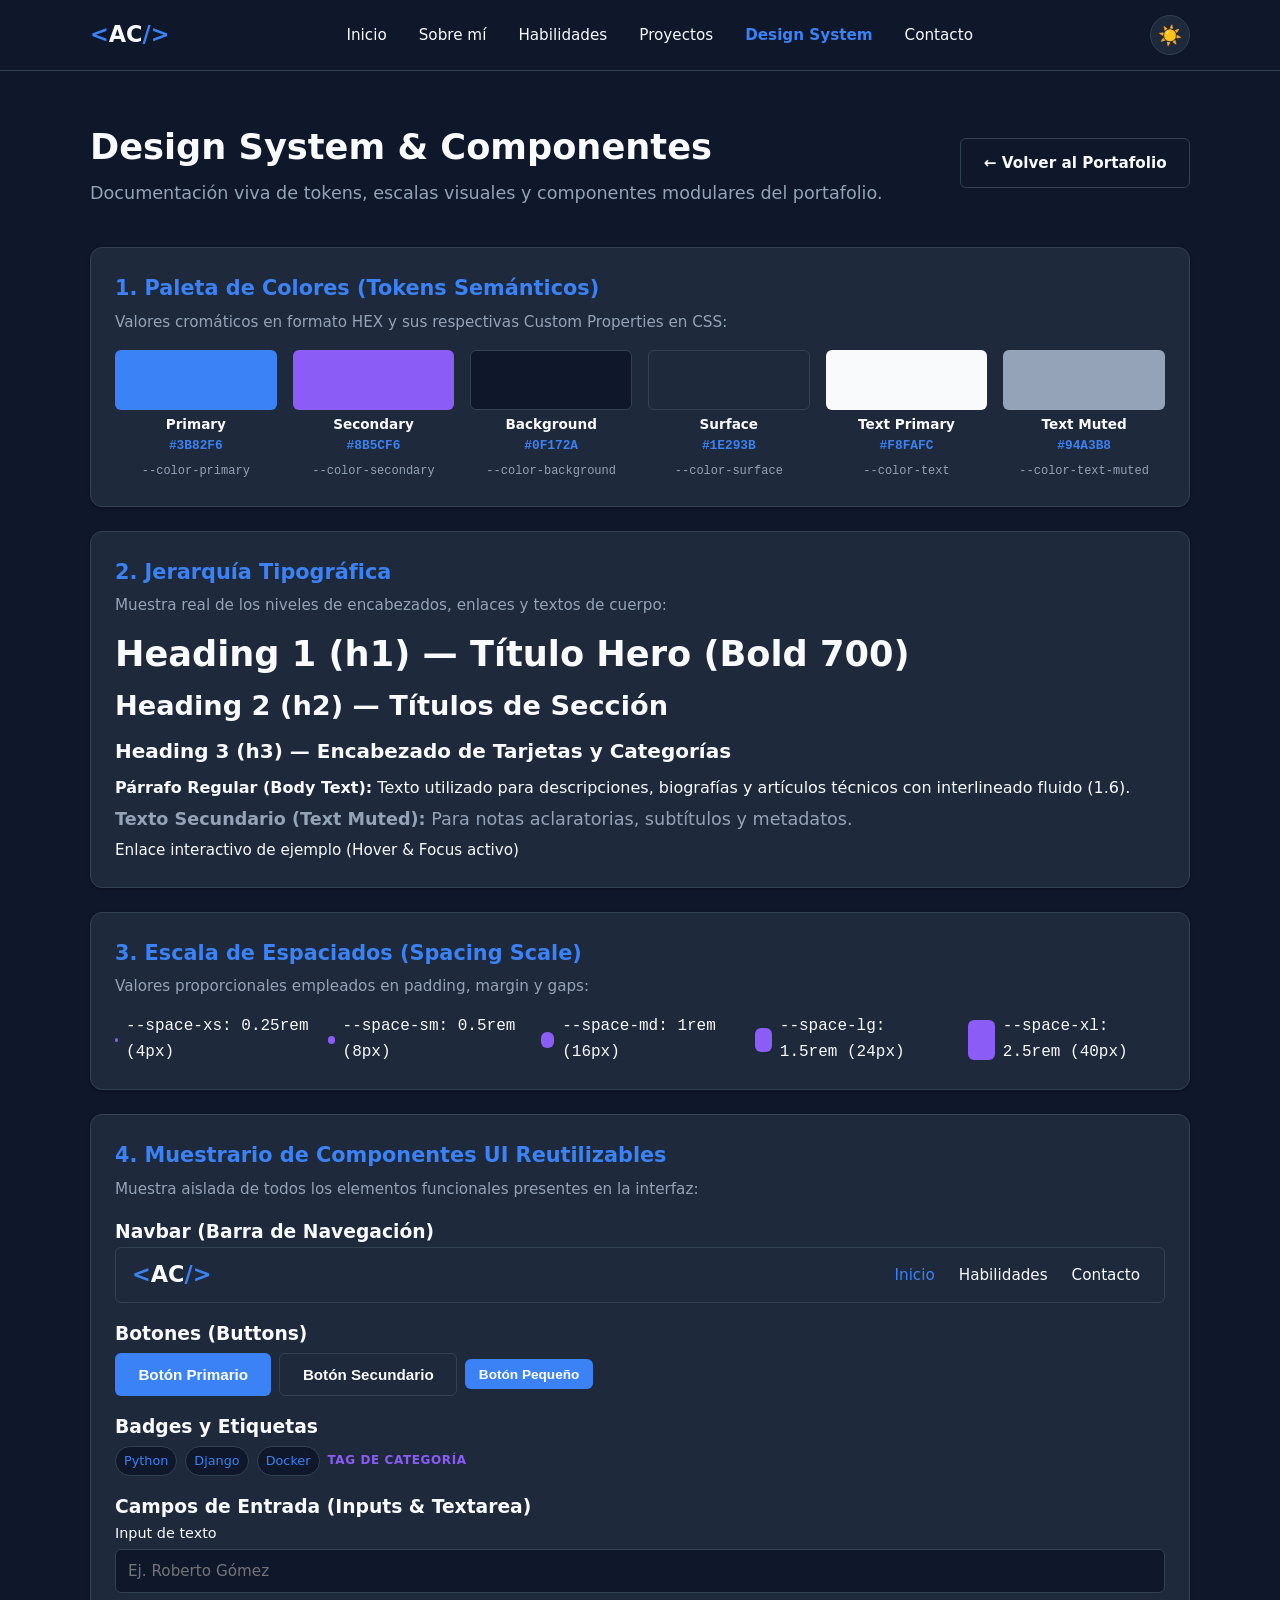
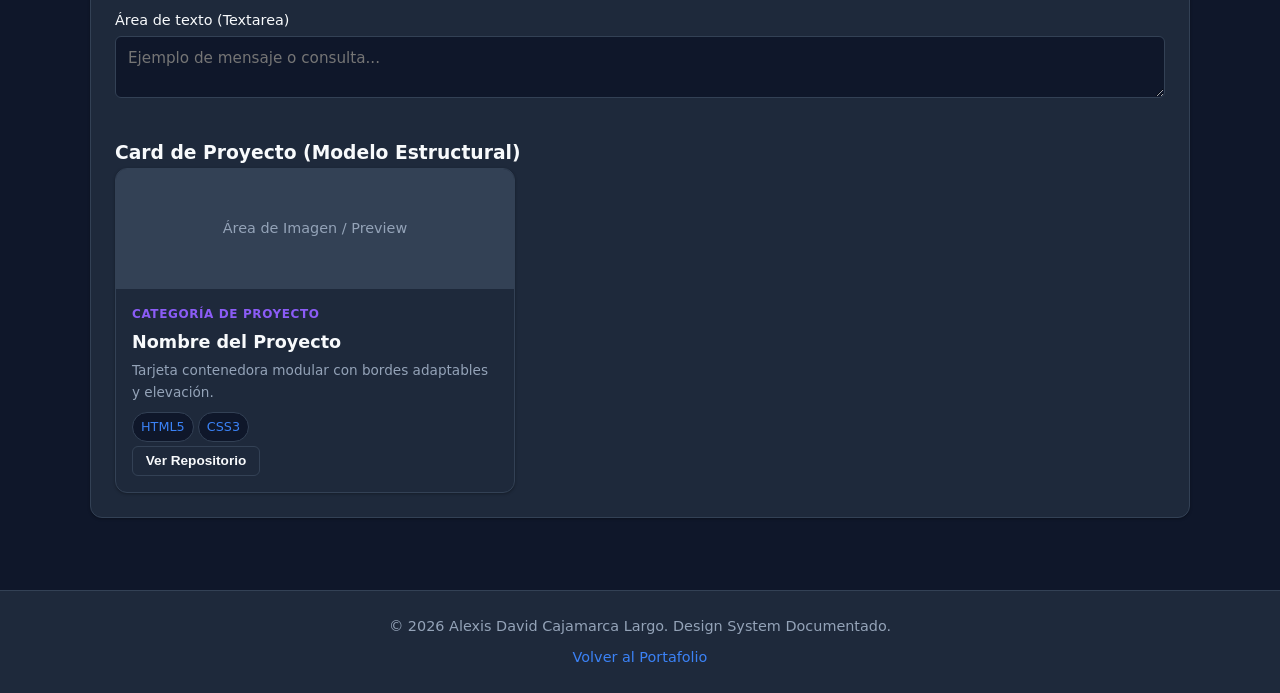
==== design-system.html @ bd066155 "feat: crear pagina independiente para design system y componentes ui" ====
<!DOCTYPE html>
<html lang="es" data-theme="dark">
<head>
  <meta charset="UTF-8">
  <meta name="viewport" content="width=device-width, initial-scale=1.0">
  <title>Design System & Componentes | Alexis Cajamarca</title>
  <meta name="description" content="Documentación de tokens de diseño, tipografía y componentes UI reutilizables del portafolio.">
  <link rel="stylesheet" href="css/variables.css">
  <link rel="stylesheet" href="css/styles.css">
</head>
<body>

  <!-- HEADER ESPECÍFICO DEL DESIGN SYSTEM -->
  <header class="header" id="header">
    <div class="container header-container">
      <a href="index.html" class="logo">
        <span class="logo-bracket">&lt;</span>AC<span class="logo-bracket">/&gt;</span>
      </a>

      <!-- Botón Menú Móvil -->
      <button class="nav-toggle" id="navToggle" aria-label="Abrir menú de navegación" aria-expanded="false">
        <span class="hamburger"></span>
      </button>

      <nav class="nav-menu" id="navMenu">
        <ul class="nav-list">
          <li class="nav-item"><a href="index.html#inicio" class="nav-link">Inicio</a></li>
          <li class="nav-item"><a href="index.html#sobre-mi" class="nav-link">Sobre mí</a></li>
          <li class="nav-item"><a href="index.html#skills" class="nav-link">Habilidades</a></li>
          <li class="nav-item"><a href="index.html#proyectos" class="nav-link">Proyectos</a></li>
          <li class="nav-item"><a href="design-system.html" class="nav-link active" style="color: var(--color-primary); font-weight: 700;">Design System</a></li>
          <li class="nav-item"><a href="index.html#contacto" class="nav-link">Contacto</a></li>
        </ul>
      </nav>

      <!-- Alternador de Tema -->
      <button class="theme-toggle" id="themeToggle" aria-label="Cambiar tema de color" title="Alternar tema">
        <span class="theme-icon" id="themeIcon">☀️</span>
      </button>
    </div>
  </header>

  <main class="section">
    <div class="container">
      
      <!-- ENCABEZADO DE PÁGINA -->
      <div class="section-header" style="text-align: left; margin-bottom: var(--space-xl);">
        <div style="display: flex; align-items: center; justify-content: space-between; flex-wrap: wrap; gap: var(--space-md);">
          <div>
            <h1 class="section-title">Design System &amp; Componentes</h1>
            <p class="section-subtitle">Documentación viva de tokens, escalas visuales y componentes modulares del portafolio.</p>
          </div>
          <a href="index.html" class="btn btn-secondary">← Volver al Portafolio</a>
        </div>
      </div>

      <!-- 1. TOKENS DE COLOR -->
      <article class="ds-block card">
        <h2 class="ds-subtitle">1. Paleta de Colores (Tokens Semánticos)</h2>
        <p class="ds-desc">Valores cromáticos en formato HEX y sus respectivas Custom Properties en CSS:</p>
        <div class="color-palette-grid">
          <div class="color-swatch">
            <div class="swatch-box" style="background-color: var(--color-primary);"></div>
            <span class="swatch-name">Primary</span>
            <span class="swatch-hex">#3B82F6</span>
            <code class="swatch-code">--color-primary</code>
          </div>
          <div class="color-swatch">
            <div class="swatch-box" style="background-color: var(--color-secondary);"></div>
            <span class="swatch-name">Secondary</span>
            <span class="swatch-hex">#8B5CF6</span>
            <code class="swatch-code">--color-secondary</code>
          </div>
          <div class="color-swatch">
            <div class="swatch-box" style="background-color: var(--color-background); border: 1px solid var(--color-border);"></div>
            <span class="swatch-name">Background</span>
            <span class="swatch-hex">#0F172A</span>
            <code class="swatch-code">--color-background</code>
          </div>
          <div class="color-swatch">
            <div class="swatch-box" style="background-color: var(--color-surface); border: 1px solid var(--color-border);"></div>
            <span class="swatch-name">Surface</span>
            <span class="swatch-hex">#1E293B</span>
            <code class="swatch-code">--color-surface</code>
          </div>
          <div class="color-swatch">
            <div class="swatch-box" style="background-color: var(--color-text);"></div>
            <span class="swatch-name">Text Primary</span>
            <span class="swatch-hex">#F8FAFC</span>
            <code class="swatch-code">--color-text</code>
          </div>
          <div class="color-swatch">
            <div class="swatch-box" style="background-color: var(--color-text-muted);"></div>
            <span class="swatch-name">Text Muted</span>
            <span class="swatch-hex">#94A3B8</span>
            <code class="swatch-code">--color-text-muted</code>
          </div>
        </div>
      </article>

      <!-- 2. JERARQUÍA TIPOGRÁFICA -->
      <article class="ds-block card">
        <h2 class="ds-subtitle">2. Jerarquía Tipográfica</h2>
        <p class="ds-desc">Muestra real de los niveles de encabezados, enlaces y textos de cuerpo:</p>
        <div class="typography-sample">
          <h1 class="hero-title" style="font-size: 2.2rem; margin-bottom: var(--space-xs);">Heading 1 (h1) — Título Hero (Bold 700)</h1>
          <h2 class="section-title" style="text-align: left; font-size: 1.7rem; margin-bottom: var(--space-xs);">Heading 2 (h2) — Títulos de Sección</h2>
          <h3 class="project-title" style="font-size: 1.25rem; margin-bottom: var(--space-xs);">Heading 3 (h3) — Encabezado de Tarjetas y Categorías</h3>
          <p><strong>Párrafo Regular (Body Text):</strong> Texto utilizado para descripciones, biografías y artículos técnicos con interlineado fluido (1.6).</p>
          <p class="section-subtitle" style="text-align: left; margin: 0;"><strong>Texto Secundario (Text Muted):</strong> Para notas aclaratorias, subtítulos y metadatos.</p>
          <div>
            <a href="#" class="nav-link" style="display: inline-block; padding: 0;">Enlace interactivo de ejemplo (Hover &amp; Focus activo)</a>
          </div>
        </div>
      </article>

      <!-- 3. ESCALA DE ESPACIADOS -->
      <article class="ds-block card">
        <h2 class="ds-subtitle">3. Escala de Espaciados (Spacing Scale)</h2>
        <p class="ds-desc">Valores proporcionales empleados en padding, margin y gaps:</p>
        <div class="spacing-scale-grid">
          <div class="spacing-item">
            <div class="spacing-visual" style="width: var(--space-xs); height: var(--space-xs);"></div>
            <code>--space-xs: 0.25rem (4px)</code>
          </div>
          <div class="spacing-item">
            <div class="spacing-visual" style="width: var(--space-sm); height: var(--space-sm);"></div>
            <code>--space-sm: 0.5rem (8px)</code>
          </div>
          <div class="spacing-item">
            <div class="spacing-visual" style="width: var(--space-md); height: var(--space-md);"></div>
            <code>--space-md: 1rem (16px)</code>
          </div>
          <div class="spacing-item">
            <div class="spacing-visual" style="width: var(--space-lg); height: var(--space-lg);"></div>
            <code>--space-lg: 1.5rem (24px)</code>
          </div>
          <div class="spacing-item">
            <div class="spacing-visual" style="width: var(--space-xl); height: var(--space-xl);"></div>
            <code>--space-xl: 2.5rem (40px)</code>
          </div>
        </div>
      </article>

      <!-- 4. COMPONENTES UI REUTILIZABLES -->
      <article class="ds-block card">
        <h2 class="ds-subtitle">4. Muestrario de Componentes UI Reutilizables</h2>
        <p class="ds-desc">Muestra aislada de todos los elementos funcionales presentes en la interfaz:</p>
        <div class="components-demo-grid">
          
          <!-- Componente: Navbar -->
          <div class="component-demo">
            <h3>Navbar (Barra de Navegación)</h3>
            <div class="header-container" style="border: 1px solid var(--color-border); border-radius: var(--radius-sm); padding: 0 var(--space-md); background: var(--color-surface); height: 56px;">
              <span class="logo"><span class="logo-bracket">&lt;</span>AC<span class="logo-bracket">/&gt;</span></span>
              <div style="display: flex; gap: var(--space-sm);">
                <span class="nav-link" style="color: var(--color-primary);">Inicio</span>
                <span class="nav-link">Habilidades</span>
                <span class="nav-link">Contacto</span>
              </div>
            </div>
          </div>

          <!-- Componente: Botones -->
          <div class="component-demo">
            <h3>Botones (Buttons)</h3>
            <div class="demo-row">
              <button class="btn btn-primary" type="button">Botón Primario</button>
              <button class="btn btn-secondary" type="button">Botón Secundario</button>
              <button class="btn btn-primary btn-sm" type="button">Botón Pequeño</button>
            </div>
          </div>

          <!-- Componente: Badges y Tags -->
          <div class="component-demo">
            <h3>Badges y Etiquetas</h3>
            <div class="demo-row">
              <span class="tech-badge">Python</span>
              <span class="tech-badge">Django</span>
              <span class="tech-badge">Docker</span>
              <span class="project-tag" style="margin: 0;">Tag de Categoría</span>
            </div>
          </div>

          <!-- Componente: Inputs y Textarea -->
          <div class="component-demo">
            <h3>Campos de Entrada (Inputs &amp; Textarea)</h3>
            <div class="demo-form-preview">
              <div class="form-group">
                <label for="ds-input-demo" class="form-label">Input de texto</label>
                <input type="text" id="ds-input-demo" class="form-input" placeholder="Ej. Roberto Gómez" readonly>
              </div>
              <div class="form-group">
                <label for="ds-textarea-demo" class="form-label">Área de texto (Textarea)</label>
                <textarea id="ds-textarea-demo" class="form-textarea" rows="2" placeholder="Ejemplo de mensaje o consulta..." readonly></textarea>
              </div>
            </div>
          </div>

          <!-- Componente: Card de Proyecto Modelo -->
          <div class="component-demo">
            <h3>Card de Proyecto (Modelo Estructural)</h3>
            <article class="project-card card" style="max-width: 400px;">
              <figure class="project-figure" style="height: 120px;">
                <span style="color: var(--color-text-muted); font-size: 0.9rem;">Área de Imagen / Preview</span>
              </figure>
              <div class="project-body" style="padding: var(--space-md);">
                <span class="project-tag">Categoría de Proyecto</span>
                <h4 class="project-title" style="font-size: 1.1rem; margin-bottom: var(--space-xs);">Nombre del Proyecto</h4>
                <p class="project-desc" style="font-size: 0.85rem; margin-bottom: var(--space-xs);">
                  Tarjeta contenedora modular con bordes adaptables y elevación.
                </p>
                <div class="project-tech-list" style="margin: var(--space-xs) 0;">
                  <span class="tech-badge">HTML5</span>
                  <span class="tech-badge">CSS3</span>
                </div>
                <button class="btn btn-secondary btn-sm" type="button" style="width: fit-content;">Ver Repositorio</button>
              </div>
            </article>
          </div>

        </div>
      </article>

    </div>
  </main>

  <footer class="footer">
    <div class="container footer-container">
      <p>&copy; 2026 Alexis David Cajamarca Largo. Design System Documentado.</p>
      <div class="footer-links">
        <a href="index.html">Volver al Portafolio</a>
      </div>
    </div>
  </footer>

  <script src="js/main.js"></script>
</body>
</html>
---- css/variables.css ----
/* ==========================================================================
   DESIGN TOKENS / CSS CUSTOM PROPERTIES
   ========================================================================== */
:root {
  /* Paleta Base (Modo Oscuro por defecto) */
  --color-primary: #3b82f6;
  --color-primary-hover: #2563eb;
  --color-secondary: #8b5cf6;
  --color-background: #0f172a;
  --color-surface: #1e293b;
  --color-surface-hover: #334155;
  --color-border: #334155;
  --color-text: #f8fafc;
  --color-text-muted: #94a3b8;
  --color-accent: #10b981;
  --color-error: #ef4444;

  /* Tipografía */
  --font-main: system-ui, -apple-system, BlinkMacSystemFont, 'Segoe UI', Roboto, Oxygen, Ubuntu, Cantarell, sans-serif;
  --font-mono: 'Courier New', Courier, monospace;

  /* Escala de Espaciado */
  --space-xs: 0.25rem;  /* 4px */
  --space-sm: 0.5rem;   /* 8px */
  --space-md: 1rem;     /* 16px */
  --space-lg: 1.5rem;   /* 24px */
  --space-xl: 2.5rem;   /* 40px */
  --space-2xl: 4rem;    /* 64px */

  /* Bordes y Sombras */
  --radius-sm: 0.375rem;
  --radius-md: 0.75rem;
  --radius-lg: 1rem;
  --radius-full: 9999px;
  --shadow-sm: 0 1px 3px rgba(0, 0, 0, 0.3);
  --shadow-md: 0 4px 12px rgba(0, 0, 0, 0.4);
  --shadow-lg: 0 10px 25px rgba(0, 0, 0, 0.5);

  /* Transiciones */
  --transition-fast: 0.2s ease;
  --transition-normal: 0.3s ease;
}

/* Modo Claro activado vía atributo data-theme */
[data-theme="light"] {
  --color-primary: #2563eb;
  --color-primary-hover: #1d4ed8;
  --color-secondary: #7c3aed;
  --color-background: #f8fafc;
  --color-surface: #ffffff;
  --color-surface-hover: #f1f5f9;
  --color-border: #e2e8f0;
  --color-text: #0f172a;
  --color-text-muted: #64748b;
  --shadow-sm: 0 1px 3px rgba(0, 0, 0, 0.05);
  --shadow-md: 0 4px 12px rgba(0, 0, 0, 0.08);
  --shadow-lg: 0 10px 25px rgba(0, 0, 0, 0.12);
}
---- css/styles.css ----
/* ==========================================================================
   DESIGN SYSTEM & VARIABLES CSS (CUSTOM PROPERTIES)
   ========================================================================== */
/* ==========================================================================
   RESET & ESTILOS BASE
   ========================================================================== */
*, *::before, *::after {
  box-sizing: border-box;
  margin: 0;
  padding: 0;
}

html {
  scroll-behavior: smooth;
  font-size: 16px;
}

body {
  font-family: var(--font-main);
  background-color: var(--color-background);
  color: var(--color-text);
  line-height: 1.6;
  transition: background-color var(--transition-normal), color var(--transition-normal);
  overflow-x: hidden;
}

a {
  color: var(--color-primary);
  text-decoration: none;
  transition: color var(--transition-fast);
}

a:hover {
  color: var(--color-primary-hover);
}

ul {
  list-style: none;
}

img {
  max-width: 100%;
  height: auto;
  display: block;
}

/* Utilidad accesible */
.visually-hidden {
  position: absolute;
  width: 1px;
  height: 1px;
  padding: 0;
  margin: -1px;
  overflow: hidden;
  clip: rect(0, 0, 0, 0);
  border: 0;
}

/* ==========================================================================
   LAYOUT Y CONTENEDOR
   ========================================================================== */
.container {
  width: 90%;
  max-width: 1100px;
  margin: 0 auto;
}

.section {
  padding: clamp(2rem, 5vw, 3rem) 0;
}

.section-header {
  text-align: center;
  margin-bottom: var(--space-lg);
}

.section-title {
  font-size: 2.2rem;
  font-weight: 700;
  margin-bottom: var(--space-xs);
  color: var(--color-text);
}

.section-subtitle {
  color: var(--color-text-muted);
  font-size: 1.1rem;
}

/* ==========================================================================
   HEADER Y NAVBAR
   ========================================================================== */
.header {
  position: sticky;
  top: 0;
  z-index: 100;
  background-color: var(--color-background);
  border-bottom: 1px solid var(--color-border);
  backdrop-filter: blur(8px);
  transition: background-color var(--transition-normal), border-color var(--transition-normal);
}

.header-container {
  display: flex;
  align-items: center;
  justify-content: space-between;
  height: 70px;
}

.logo {
  font-size: 1.4rem;
  font-weight: 700;
  color: var(--color-text);
}

.logo-bracket {
  color: var(--color-primary);
}

.nav-list {
  display: flex;
  gap: var(--space-md);
}

.nav-link {
  color: var(--color-text);
  font-size: 0.95rem;
  font-weight: 500;
  padding: var(--space-xs) var(--space-sm);
  border-radius: var(--radius-sm);
  transition: color var(--transition-fast), background-color var(--transition-fast);
}

.nav-link:hover {
  color: var(--color-primary);
  background-color: var(--color-surface);
}

.theme-toggle {
  background: var(--color-surface);
  border: 1px solid var(--color-border);
  color: var(--color-text);
  border-radius: var(--radius-full);
  width: 40px;
  height: 40px;
  display: flex;
  align-items: center;
  justify-content: center;
  cursor: pointer;
  font-size: 1.2rem;
  transition: background-color var(--transition-fast), transform var(--transition-fast);
}

.theme-toggle:hover {
  transform: scale(1.08);
}

.nav-toggle {
  display: none;
  background: none;
  border: none;
  cursor: pointer;
  padding: var(--space-xs);
}

.hamburger {
  display: block;
  width: 24px;
  height: 2px;
  background-color: var(--color-text);
  position: relative;
  transition: background-color var(--transition-fast);
}

.hamburger::before,
.hamburger::after {
  content: '';
  position: absolute;
  width: 24px;
  height: 2px;
  background-color: var(--color-text);
  left: 0;
  transition: transform var(--transition-fast), top var(--transition-fast);
}

.hamburger::before { top: -7px; }
.hamburger::after { top: 7px; }

/* ==========================================================================
   COMPONENTES: TARJETAS (CARDS) Y BOTONES
   ========================================================================== */
.card {
  background-color: var(--color-surface);
  border: 1px solid var(--color-border);
  border-radius: var(--radius-md);
  padding: var(--space-lg);
  box-shadow: var(--shadow-sm);
  transition: transform var(--transition-normal), box-shadow var(--transition-normal), border-color var(--transition-normal);
}

.card:hover {
  transform: translateY(-4px);
  box-shadow: var(--shadow-md);
  border-color: var(--color-primary);
}

.btn {
  display: inline-flex;
  align-items: center;
  justify-content: center;
  padding: 0.75rem 1.4rem;
  border-radius: var(--radius-sm);
  font-size: 0.95rem;
  font-weight: 600;
  cursor: pointer;
  border: 1px solid transparent;
  transition: all var(--transition-fast);
  text-align: center;
}

.btn-primary {
  background-color: var(--color-primary);
  color: #ffffff;
}

.btn-primary:hover {
  background-color: var(--color-primary-hover);
  color: #ffffff;
}

.btn-secondary {
  background-color: transparent;
  border-color: var(--color-border);
  color: var(--color-text);
}

.btn-secondary:hover {
  background-color: var(--color-surface-hover);
  border-color: var(--color-text-muted);
}

.btn-sm {
  padding: 0.4rem 0.8rem;
  font-size: 0.85rem;
}

.btn-block {
  width: 100%;
}

.tech-badge {
  display: inline-block;
  background-color: var(--color-background);
  color: var(--color-primary);
  border: 1px solid var(--color-border);
  padding: var(--space-xs) var(--space-sm);
  border-radius: var(--radius-full);
  font-size: 0.8rem;
  font-weight: 500;
}

.project-tag {
  display: inline-block;
  font-size: 0.75rem;
  text-transform: uppercase;
  letter-spacing: 0.05em;
  font-weight: 700;
  color: var(--color-secondary);
  margin-bottom: var(--space-xs);
}

/* ==========================================================================
   SECCIÓN 1: HERO
   ========================================================================== */
.hero-container {
  display: grid;
  grid-template-columns: 1.2fr 0.8fr;
  align-items: center;
  gap: var(--space-xl);
  min-height: calc(85vh - 70px);
}

.hero-content {
  display: flex;
  flex-direction: column;
}

.hero-greeting {
  color: var(--color-primary);
  font-weight: 600;
  font-size: 1.1rem;
  display: block;
  margin-bottom: var(--space-xs);
}

.hero-title {
  font-size: clamp(2rem, 4vw, 3rem);
  line-height: 1.2;
  margin-bottom: var(--space-xs);
}

.hero-subtitle {
  font-size: clamp(1.1rem, 2vw, 1.4rem);
  color: var(--color-text-muted);
  font-weight: 500;
  margin-bottom: var(--space-md);
}

.hero-description {
  color: var(--color-text-muted);
  font-size: 1.05rem;
  line-height: 1.7;
  margin-bottom: var(--space-lg);
  max-width: 540px;
}

.hero-actions {
  display: flex;
  gap: var(--space-md);
}

.hero-figure {
  display: flex;
  justify-content: center;
}

.avatar-wrapper {
  width: 250px;
  height: 250px;
  border-radius: var(--radius-full);
  padding: 6px;
  background: linear-gradient(135deg, var(--color-primary), var(--color-secondary));
  box-shadow: var(--shadow-lg);
  overflow: hidden;
  display: flex;
  align-items: center;
  justify-content: center;
}

.hero-avatar {
  width: 100%;
  height: 100%;
  border-radius: var(--radius-full);
  object-fit: cover;
  background-color: var(--color-surface);
}

/* ==========================================================================
   SECCIÓN 2: SOBRE MÍ
   ========================================================================== */
.about-grid {
  display: grid;
  grid-template-columns: 1.3fr 0.7fr;
  gap: var(--space-lg);
}

.about-text p {
  margin-bottom: var(--space-md);
  color: var(--color-text-muted);
}

.about-text h3 {
  margin-bottom: var(--space-sm);
  color: var(--color-text);
}

.about-highlights {
  display: flex;
  flex-direction: column;
  gap: var(--space-md);
}

.highlight-number {
  font-size: 1.5rem;
  font-weight: 700;
  color: var(--color-primary);
  display: block;
  margin-bottom: var(--space-xs);
}

.highlight-title {
  margin-bottom: var(--space-xs);
  font-size: 1.1rem;
}

.highlight-card p {
  color: var(--color-text-muted);
  font-size: 0.95rem;
}

/* ==========================================================================
   SECCIÓN 3: SKILLS
   ========================================================================== */
.skills-grid {
  display: grid;
  grid-template-columns: repeat(auto-fit, minmax(240px, 1fr));
  gap: var(--space-lg);
}

.skill-category-title {
  font-size: 1.2rem;
  margin-bottom: var(--space-md);
  color: var(--color-text);
  border-bottom: 2px solid var(--color-border);
  padding-bottom: var(--space-xs);
}

.skill-list {
  display: flex;
  flex-direction: column;
  gap: var(--space-md);
}

.skill-info {
  display: flex;
  justify-content: space-between;
  font-size: 0.9rem;
  margin-bottom: var(--space-xs);
}

.skill-level {
  color: var(--color-text-muted);
  font-size: 0.8rem;
}

.skill-bar {
  width: 100%;
  height: 8px;
  background-color: var(--color-background);
  border-radius: var(--radius-full);
  overflow: hidden;
}

.skill-fill {
  height: 100%;
  background: linear-gradient(90deg, var(--color-primary), var(--color-secondary));
  border-radius: var(--radius-full);
  transition: width 1s ease-in-out;
}

/* ==========================================================================
   SECCIÓN 4: PROYECTOS
   ========================================================================== */
.project-filters {
  display: flex;
  justify-content: center;
  flex-wrap: wrap;
  gap: var(--space-sm);
  margin-bottom: var(--space-xl);
}

.filter-btn {
  background: var(--color-surface);
  border: 1px solid var(--color-border);
  color: var(--color-text-muted);
  padding: 0.5rem 1rem;
  border-radius: var(--radius-full);
  cursor: pointer;
  font-size: 0.9rem;
  font-weight: 500;
  transition: all var(--transition-fast);
}

.filter-btn.active, .filter-btn:hover {
  background: var(--color-primary);
  color: #ffffff;
  border-color: var(--color-primary);
}

.projects-grid {
  display: grid;
  grid-template-columns: repeat(auto-fit, minmax(310px, 1fr));
  gap: var(--space-lg);
}

.project-card {
  display: flex;
  flex-direction: column;
  overflow: hidden;
  padding: 0;
}

.project-figure {
  width: 100%;
  height: 170px;
  background-color: var(--color-surface-hover);
  display: flex;
  align-items: center;
  justify-content: center;
  border-bottom: 1px solid var(--color-border);
}

.project-image-placeholder {
  font-weight: 600;
  color: var(--color-text-muted);
  text-align: center;
  padding: var(--space-md);
}

.project-body {
  padding: var(--space-lg);
  display: flex;
  flex-direction: column;
  flex-grow: 1;
}

.project-title {
  font-size: 1.25rem;
  margin-bottom: var(--space-sm);
}

.project-desc {
  font-size: 0.9rem;
  color: var(--color-text-muted);
  margin-bottom: var(--space-sm);
}

.project-desc strong {
  color: var(--color-text);
}

.project-tech-list {
  display: flex;
  flex-wrap: wrap;
  gap: var(--space-xs);
  margin: var(--space-md) 0;
}

.project-links {
  margin-top: auto;
  padding-top: var(--space-sm);
}

/* ==========================================================================
   SECCIÓN 5: DESIGN SYSTEM
   ========================================================================== */
.ds-block {
  margin-bottom: var(--space-lg);
}

.ds-subtitle {
  font-size: 1.3rem;
  margin-bottom: var(--space-xs);
  color: var(--color-primary);
}

.ds-desc {
  color: var(--color-text-muted);
  font-size: 0.95rem;
  margin-bottom: var(--space-md);
}

.color-palette-grid {
  display: grid;
  grid-template-columns: repeat(auto-fit, minmax(130px, 1fr));
  gap: var(--space-md);
}

.color-swatch {
  text-align: center;
}

.swatch-box {
  height: 60px;
  border-radius: var(--radius-sm);
  margin-bottom: var(--space-xs);
}

.swatch-name {
  display: block;
  font-size: 0.85rem;
  font-weight: 600;
}
.swatch-hex {
  display: block;
  font-size: 0.8rem;
  color: var(--color-primary);
  font-family: var(--font-mono);
  font-weight: 600;
}
.swatch-code {
  font-size: 0.75rem;
  color: var(--color-text-muted);
  font-family: var(--font-mono);
}

.typography-sample {
  display: flex;
  flex-direction: column;
  gap: var(--space-xs);
}

.spacing-scale-grid {
  display: grid;
  grid-template-columns: repeat(auto-fit, minmax(170px, 1fr));
  gap: var(--space-md);
}

.spacing-item {
  display: flex;
  align-items: center;
  gap: var(--space-sm);
}

.spacing-visual {
  background-color: var(--color-secondary);
  border-radius: var(--radius-sm);
}

.components-demo-grid {
  display: flex;
  flex-direction: column;
  gap: var(--space-md);
}

.demo-row {
  display: flex;
  flex-wrap: wrap;
  align-items: center;
  gap: var(--space-sm);
  margin-top: var(--space-xs);
}

/* ==========================================================================
   SECCIÓN 6: CONTACTO
   ========================================================================== */
.contact-wrapper {
  display: grid;
  grid-template-columns: 0.9fr 1.1fr;
  gap: var(--space-lg);
}

.contact-links-list {
  margin-top: var(--space-md);
  display: flex;
  flex-direction: column;
  gap: var(--space-sm);
}

.contact-links-list li {
  display: flex;
  flex-direction: column;
  font-size: 0.95rem;
}

.contact-links-list strong {
  color: var(--color-text);
}

.contact-links-list span, .contact-links-list a {
  color: var(--color-text-muted);
}

.form-group {
  margin-bottom: var(--space-md);
}

.form-label {
  display: block;
  font-size: 0.9rem;
  font-weight: 500;
  margin-bottom: var(--space-xs);
}

.form-input, .form-textarea {
  width: 100%;
  padding: 0.75rem;
  background-color: var(--color-background);
  border: 1px solid var(--color-border);
  border-radius: var(--radius-sm);
  color: var(--color-text);
  font-family: inherit;
  font-size: 0.95rem;
  transition: border-color var(--transition-fast), box-shadow var(--transition-fast);
}

.form-input:focus, .form-textarea:focus {
  outline: none;
  border-color: var(--color-primary);
  box-shadow: 0 0 0 3px rgba(59, 130, 246, 0.2);
}

.form-input.is-invalid, .form-textarea.is-invalid {
  border-color: var(--color-error);
}

.form-error {
  display: none;
  color: var(--color-error);
  font-size: 0.8rem;
  margin-top: var(--space-xs);
}

.form-error.show {
  display: block;
}

.form-feedback {
  margin-top: var(--space-md);
  padding: var(--space-sm);
  border-radius: var(--radius-sm);
  font-size: 0.9rem;
  text-align: center;
  display: none;
}

.form-feedback.success {
  display: block;
  background-color: rgba(16, 185, 129, 0.15);
  color: var(--color-accent);
  border: 1px solid var(--color-accent);
}

/* ==========================================================================
   BOTÓN VOLVER ARRIBA & FOOTER
   ========================================================================== */
.back-to-top {
  position: fixed;
  bottom: 30px;
  right: 30px;
  width: 44px;
  height: 44px;
  background-color: var(--color-primary);
  color: #ffffff;
  border: none;
  border-radius: var(--radius-full);
  display: flex;
  align-items: center;
  justify-content: center;
  cursor: pointer;
  box-shadow: var(--shadow-md);
  opacity: 0;
  visibility: hidden;
  transition: all var(--transition-fast);
  z-index: 90;
  font-size: 1.2rem;
}

.back-to-top.show {
  opacity: 1;
  visibility: visible;
}

.back-to-top:hover {
  background-color: var(--color-primary-hover);
  transform: translateY(-3px);
}

.footer {
  border-top: 1px solid var(--color-border);
  padding: var(--space-lg) 0;
  background-color: var(--color-surface);
  font-size: 0.9rem;
  color: var(--color-text-muted);
}

.footer-container {
  display: flex;
  flex-direction: column;
  align-items: center;
  gap: var(--space-sm);
  text-align: center;
}

.footer-links {
  display: flex;
  gap: var(--space-md);
}

/* ==========================================================================
   MEDIA QUERIES (RESPONSIVE DESIGN)
   ========================================================================== */
@media (max-width: 868px) {
  .hero-container {
    grid-template-columns: 1fr;
    text-align: center;
    padding-top: var(--space-xl);
    gap: var(--space-lg);
  }

  .hero-content {
    align-items: center;
    text-align: center;
  }

  .hero-description {
    margin-left: auto;
    margin-right: auto;
    text-align: center;
  }

  .hero-figure {
    order: -1;
    margin: 0 auto;
  }

  .avatar-wrapper {
    width: 200px;
    height: 200px;
  }

  .hero-actions {
    justify-content: center;
    width: 100%;
  }

  .about-grid, .contact-wrapper {
    grid-template-columns: 1fr;
  }
}

@media (max-width: 768px) {
  .nav-toggle {
    display: block;
  }

  .nav-menu {
    position: absolute;
    top: 70px;
    left: 0;
    width: 100%;
    background-color: var(--color-background);
    border-bottom: 1px solid var(--color-border);
    padding: var(--space-lg);
    transform: translateY(-150%);
    opacity: 0;
    visibility: hidden;
    transition: all var(--transition-normal);
  }

  .nav-menu.active {
    transform: translateY(0);
    opacity: 1;
    visibility: visible;
  }

  .nav-list {
    flex-direction: column;
    align-items: center;
    gap: var(--space-md);
  }

  /* Animación del botón hamburguesa */
  .nav-toggle.open .hamburger {
    background-color: transparent;
  }

  .nav-toggle.open .hamburger::before {
    transform: rotate(45deg);
    top: 0;
  }

  .nav-toggle.open .hamburger::after {
    transform: rotate(-45deg);
    top: 0;
  }
}
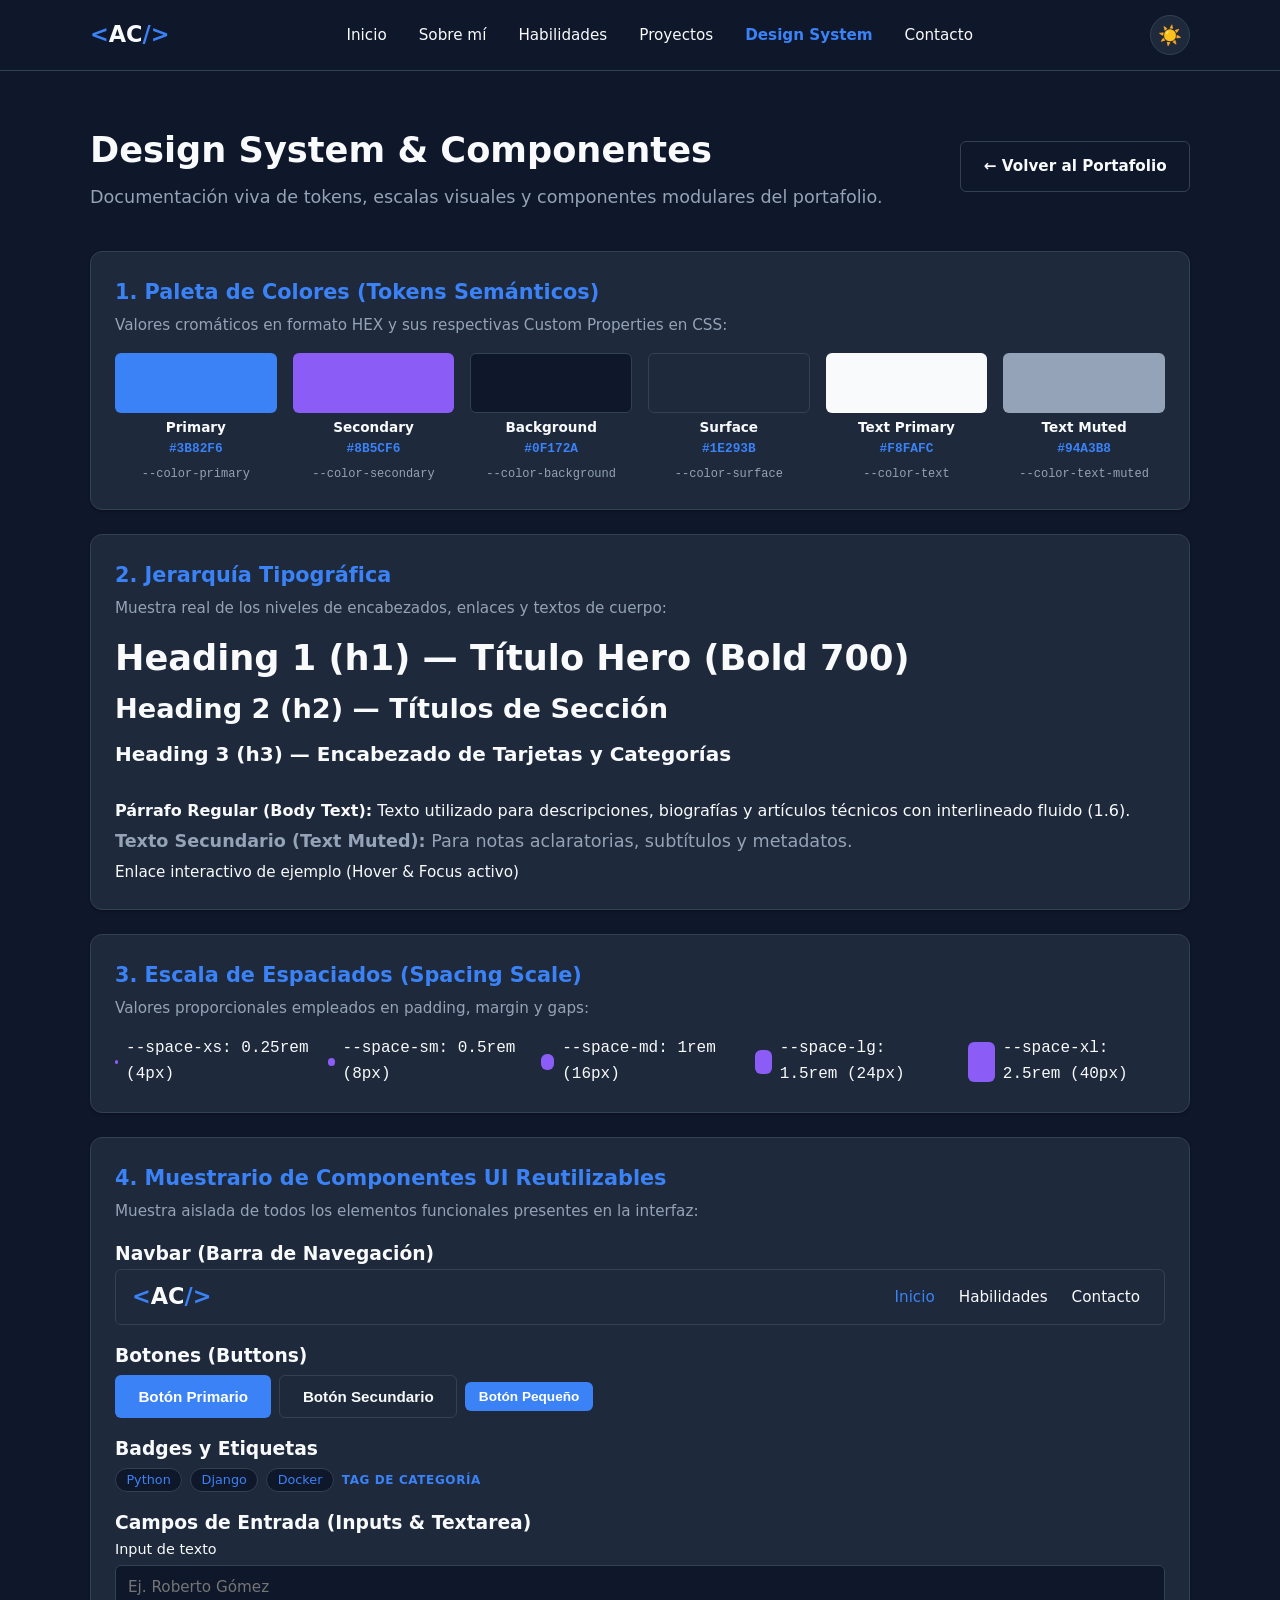
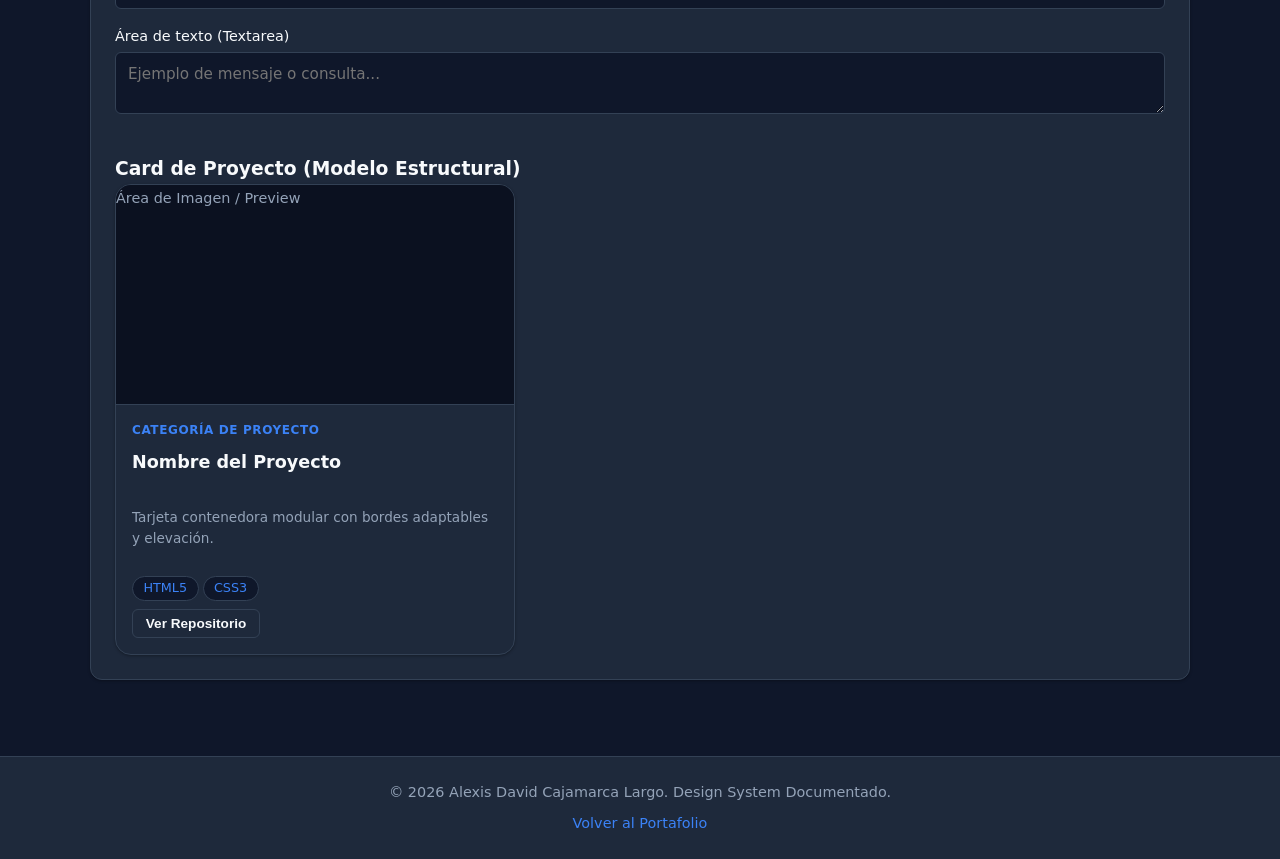
==== commit aaeec03b: "icono enlace de favicon.ico" ====
--- a/design-system.html
+++ b/design-system.html
@@ -3,6 +3,7 @@
 <head>
   <meta charset="UTF-8">
   <meta name="viewport" content="width=device-width, initial-scale=1.0">
+  <link rel="icon" href="data:image/svg+xml,<svg xmlns='http://www.w3.org/2000/svg' viewBox='0 0 100 100'><text y='.9em' font-size='85' font-weight='bold' fill='%233B82F6'>&lt;/&gt;</text></svg>">
   <title>Design System & Componentes | Alexis Cajamarca</title>
   <meta name="description" content="Documentación de tokens de diseño, tipografía y componentes UI reutilizables del portafolio.">
   <link rel="stylesheet" href="css/variables.css">
--- a/css/styles.css
+++ b/css/styles.css
@@ -66,12 +66,17 @@
 }
 
 .section {
-  padding: clamp(2rem, 5vw, 3rem) 0;
+  padding: clamp(2.25rem, 4vw, 3.25rem) 0;
+  scroll-margin-top: 75px;
+}
+
+section[id] {
+  scroll-margin-top: 75px;
 }
 
 .section-header {
   text-align: center;
-  margin-bottom: var(--space-lg);
+  margin-bottom: var(--space-md);
 }
 
 .section-title {
@@ -248,14 +253,23 @@
 }
 
 .tech-badge {
-  display: inline-block;
+  display: inline-flex;
+  align-items: center;
+  gap: 0.35rem;
   background-color: var(--color-background);
   color: var(--color-primary);
   border: 1px solid var(--color-border);
-  padding: var(--space-xs) var(--space-sm);
+  padding: 0.3rem 0.65rem;
   border-radius: var(--radius-full);
   font-size: 0.8rem;
   font-weight: 500;
+  line-height: 1;
+}
+
+.tech-badge i {
+  font-size: 0.95rem;
+  display: inline-block;
+  line-height: 1;
 }
 
 .project-tag {
@@ -269,11 +283,11 @@
 }
 
 /* ==========================================================================
-   SECCIÓN 1: HERO
+   SECCIÓN 1: HERO (Retrato Rectangular / Traje Completo)
    ========================================================================== */
 .hero-container {
   display: grid;
-  grid-template-columns: 1.2fr 0.8fr;
+  grid-template-columns: 1.15fr 0.85fr;
   align-items: center;
   gap: var(--space-xl);
   min-height: calc(85vh - 70px);
@@ -323,25 +337,56 @@
   justify-content: center;
 }
 
+/* Marco rectangular con bordes redondeados y halo azul */
 .avatar-wrapper {
-  width: 250px;
-  height: 250px;
-  border-radius: var(--radius-full);
-  padding: 6px;
+  width: 310px;
+  height: 390px; /* Altura más balanceada sin aire muerto arriba */
+  border-radius: var(--radius-lg);
+  padding: 4px;
   background: linear-gradient(135deg, var(--color-primary), var(--color-secondary));
-  box-shadow: var(--shadow-lg);
+  box-shadow: var(--shadow-lg), 0 10px 30px rgba(59, 130, 246, 0.25);
   overflow: hidden;
   display: flex;
   align-items: center;
   justify-content: center;
-}
-
+  transition: transform var(--transition-normal);
+}
+
+.avatar-wrapper:hover {
+  transform: translateY(-4px);
+}
+
+/* La imagen ocupa todo el alto y muestra el torso completo */
 .hero-avatar {
   width: 100%;
   height: 100%;
-  border-radius: var(--radius-full);
+  border-radius: calc(var(--radius-lg) - 4px);
   object-fit: cover;
+  object-position: center 38%; /* Sube la foto cortando el fondo superior y revelando más traje */
   background-color: var(--color-surface);
+}
+
+/* Adaptación responsive para pantallas intermedias y móviles */
+@media (max-width: 868px) {
+  .hero-container {
+    grid-template-columns: 1fr;
+    text-align: center;
+    padding-top: var(--space-xl);
+    gap: var(--space-lg);
+  }
+
+  .hero-figure {
+    order: -1;
+    margin: 0 auto;
+  }
+
+  .avatar-wrapper {
+    width: 280px;
+    height: 370px;
+  }
+  .hero-avatar {
+    object-position: center 15%; /* Evita completamente el corte de cabello en móvil */
+  }
 }
 
 /* ==========================================================================
@@ -390,18 +435,26 @@
 /* ==========================================================================
    SECCIÓN 3: SKILLS
    ========================================================================== */
+/* ==========================================================================
+   SECCIÓN 3: SKILLS
+   ========================================================================= */
 .skills-grid {
   display: grid;
-  grid-template-columns: repeat(auto-fit, minmax(240px, 1fr));
+  grid-template-columns: repeat(2, 1fr);
   gap: var(--space-lg);
+  max-width: 820px; /* Limita el ancho de la cuadrícula */
+  margin: 0 auto;   /* Centra las tarjetas en la sección */
 }
 
 .skill-category-title {
-  font-size: 1.2rem;
-  margin-bottom: var(--space-md);
+  font-size: 1.15rem;
   color: var(--color-text);
   border-bottom: 2px solid var(--color-border);
   padding-bottom: var(--space-xs);
+  margin-bottom: var(--space-md);
+  min-height: 2.8rem;
+  display: flex;
+  align-items: center;
 }
 
 .skill-list {
@@ -410,16 +463,42 @@
   gap: var(--space-md);
 }
 
+.skill-item {
+  display: flex;
+  flex-direction: column;
+  gap: 0.35rem;
+}
+
 .skill-info {
   display: flex;
   justify-content: space-between;
-  font-size: 0.9rem;
-  margin-bottom: var(--space-xs);
+  align-items: center;
+  gap: 0.5rem;
+  font-size: 0.88rem;
+  width: 100%;
+}
+
+.skill-name {
+  display: inline-flex;
+  align-items: center;
+  flex-wrap: wrap;
+  gap: 0.35rem;
+  font-weight: 500;
+  line-height: 1.2;
+}
+
+.skill-name i {
+  font-size: 1.1rem;
+  display: inline-block;
+  vertical-align: middle;
 }
 
 .skill-level {
   color: var(--color-text-muted);
-  font-size: 0.8rem;
+  font-size: 0.78rem;
+  white-space: nowrap;
+  text-align: right;
+  flex-shrink: 0;
 }
 
 .skill-bar {
@@ -437,97 +516,128 @@
   transition: width 1s ease-in-out;
 }
 
-/* ==========================================================================
-   SECCIÓN 4: PROYECTOS
-   ========================================================================== */
-.project-filters {
-  display: flex;
-  justify-content: center;
-  flex-wrap: wrap;
-  gap: var(--space-sm);
-  margin-bottom: var(--space-xl);
-}
-
-.filter-btn {
+/* En pantallas móviles pasa a 1 sola columna */
+@media (max-width: 640px) {
+  .skills-grid {
+    grid-template-columns: 1fr;
+    max-width: 100%;
+  }
+}
+/* ==========================================================================
+   SECCIÓN 4: PROYECTOS (Alineación uniforme)
+   ========================================================================== */
+.projects-grid {
+  display: grid;
+  grid-template-columns: repeat(auto-fit, minmax(320px, 1fr));
+  gap: var(--space-lg);
+  align-items: stretch; /* Fuerza que todas las tarjetas tengan exactamente la misma altura */
+}
+
+.project-card {
+  display: flex;
+  flex-direction: column;
+  height: 100%; /* Ocupa el 100% de la fila */
+  overflow: hidden;
+  padding: 0;
+  border-radius: var(--radius-lg);
   background: var(--color-surface);
   border: 1px solid var(--color-border);
-  color: var(--color-text-muted);
-  padding: 0.5rem 1rem;
-  border-radius: var(--radius-full);
-  cursor: pointer;
-  font-size: 0.9rem;
-  font-weight: 500;
-  transition: all var(--transition-fast);
-}
-
-.filter-btn.active, .filter-btn:hover {
-  background: var(--color-primary);
-  color: #ffffff;
-  border-color: var(--color-primary);
-}
-
-.projects-grid {
-  display: grid;
-  grid-template-columns: repeat(auto-fit, minmax(310px, 1fr));
-  gap: var(--space-lg);
-}
-
-.project-card {
-  display: flex;
-  flex-direction: column;
+}
+
+/* Contenedor de imagen uniforme */
+.project-figure,
+.project-slider {
+  position: relative;
+  width: 100%;
+  height: 220px; /* Altura idéntica y fija para todas las imágenes */
+  min-height: 220px;
+  max-height: 220px;
   overflow: hidden;
-  padding: 0;
-}
-
-.project-figure {
+  border-bottom: 1px solid var(--color-border);
+  background-color: #0b1120;
+}
+
+.project-figure img,
+.project-img {
   width: 100%;
-  height: 170px;
-  background-color: var(--color-surface-hover);
-  display: flex;
-  align-items: center;
-  justify-content: center;
-  border-bottom: 1px solid var(--color-border);
-}
-
-.project-image-placeholder {
-  font-weight: 600;
-  color: var(--color-text-muted);
-  text-align: center;
-  padding: var(--space-md);
-}
-
+  height: 100%;
+  object-fit: cover;
+  object-position: top center;
+  display: block;
+}
+
+/* Slider de imágenes superpuestas */
+.project-slider .project-img {
+  position: absolute;
+  top: 0;
+  left: 0;
+  width: 100%;
+  height: 100%;
+  object-fit: cover;
+  opacity: 0;
+  transition: opacity 0.8s ease-in-out;
+}
+
+.project-slider .project-img.active {
+  opacity: 1;
+}
+
+/* Cuerpo de la tarjeta con distribución proporcional */
 .project-body {
+  flex: 1; /* Permite que el cuerpo rellene todo el espacio sobrante */
+  display: flex;
+  flex-direction: column;
   padding: var(--space-lg);
-  display: flex;
-  flex-direction: column;
-  flex-grow: 1;
-}
-
+  gap: var(--space-xs);
+}
+
+.project-tag {
+  font-size: 0.75rem;
+  font-weight: 700;
+  text-transform: uppercase;
+  letter-spacing: 0.05em;
+  color: var(--color-primary);
+  margin-bottom: 0.25rem;
+}
+
+/* Fija una altura mínima al título para que 2 o 3 líneas no descuadren el texto siguiente */
 .project-title {
   font-size: 1.25rem;
-  margin-bottom: var(--space-sm);
+  font-weight: 700;
+  min-height: 3.2rem;
+  display: flex;
+  align-items: flex-start;
+  margin-bottom: var(--space-xs);
 }
 
 .project-desc {
-  font-size: 0.9rem;
-  color: var(--color-text-muted);
-  margin-bottom: var(--space-sm);
+  font-size: 0.88rem;
+  line-height: 1.5;
+  color: var(--color-text-muted);
+  margin-bottom: var(--space-xs);
 }
 
 .project-desc strong {
   color: var(--color-text);
 }
 
+/* Contenedor de etiquetas tecnológicas */
 .project-tech-list {
   display: flex;
   flex-wrap: wrap;
   gap: var(--space-xs);
-  margin: var(--space-md) 0;
-}
-
+  margin-top: auto; /* Empuja las etiquetas y botones al fondo de la tarjeta */
+  padding-top: var(--space-md);
+  margin-bottom: var(--space-md);
+  list-style: none;
+}
+
+/* Botones alineados de forma consistente en la base */
 .project-links {
-  margin-top: auto;
-  padding-top: var(--space-sm);
+  display: flex;
+  gap: var(--space-sm);
+  padding-top: var(--space-xs);
+  border-top: none; /* Elimina la línea divisoria */
 }
 
 /* ==========================================================================
